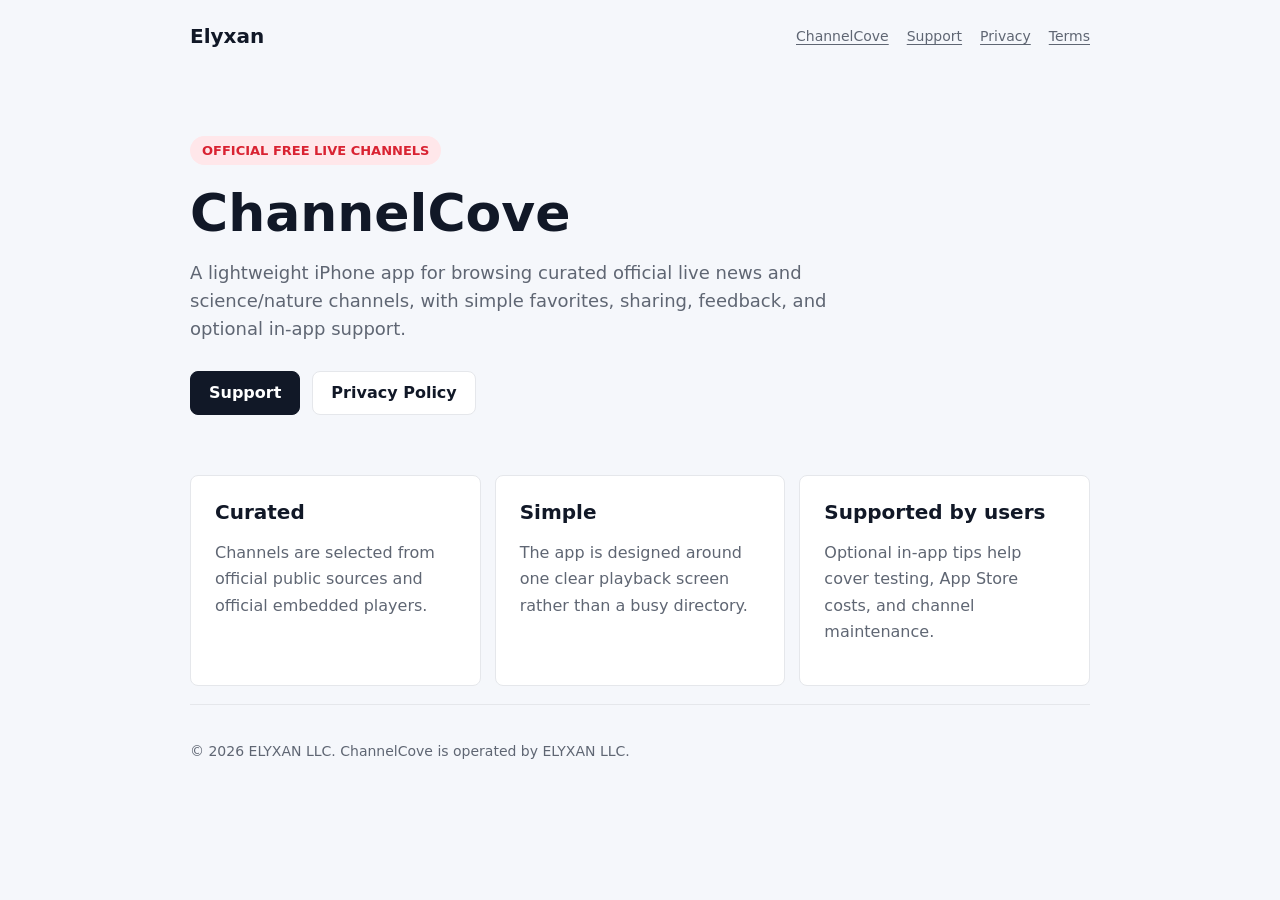
==== channelcove/index.html @ cc92bdc0 "Add ChannelCove marketing page" ====
<!doctype html>
<html lang="en">
  <head>
    <meta charset="utf-8">
    <meta name="viewport" content="width=device-width, initial-scale=1">
    <title>ChannelCove - Elyxan</title>
    <meta name="description" content="ChannelCove is a simple app for watching official free live channels.">
    <link rel="stylesheet" href="/styles.css">
  </head>
  <body>
    <div class="page">
      <header class="nav">
        <a class="brand" href="/">Elyxan</a>
        <nav class="nav-links" aria-label="Main navigation">
          <a href="/channelcove/">ChannelCove</a>
          <a href="/channelcove/support/">Support</a>
          <a href="/channelcove/privacy/">Privacy</a>
          <a href="/channelcove/terms/">Terms</a>
        </nav>
      </header>

      <main>
        <section class="hero">
          <span class="eyebrow">Official free live channels</span>
          <h1>ChannelCove</h1>
          <p class="lead">A lightweight iPhone app for browsing curated official live news and science/nature channels, with simple favorites, sharing, feedback, and optional in-app support.</p>
          <div class="actions">
            <a class="button" href="/channelcove/support/">Support</a>
            <a class="button secondary" href="/channelcove/privacy/">Privacy Policy</a>
          </div>
        </section>

        <section class="section grid">
          <article class="card">
            <h2>Curated</h2>
            <p>Channels are selected from official public sources and official embedded players.</p>
          </article>
          <article class="card">
            <h2>Simple</h2>
            <p>The app is designed around one clear playback screen rather than a busy directory.</p>
          </article>
          <article class="card">
            <h2>Supported by users</h2>
            <p>Optional in-app tips help cover testing, App Store costs, and channel maintenance.</p>
          </article>
        </section>
      </main>

      <footer class="footer">
        <p>&copy; 2026 ELYXAN LLC. ChannelCove is operated by ELYXAN LLC.</p>
      </footer>
    </div>
  </body>
</html>
---- styles.css ----
:root {
  color-scheme: light;
  --ink: #111827;
  --muted: #5f6673;
  --line: #e5e7eb;
  --paper: #ffffff;
  --wash: #f5f7fb;
  --accent: #d92332;
  --accent-soft: #ffe7ea;
}

* {
  box-sizing: border-box;
}

html {
  font-family: Inter, ui-sans-serif, system-ui, -apple-system, BlinkMacSystemFont, "Segoe UI", sans-serif;
  color: var(--ink);
  background: var(--wash);
}

body {
  margin: 0;
  min-height: 100vh;
}

a {
  color: inherit;
  text-decoration-thickness: 0.08em;
  text-underline-offset: 0.18em;
}

.page {
  width: min(900px, calc(100% - 32px));
  margin: 0 auto;
}

.nav {
  display: flex;
  align-items: center;
  justify-content: space-between;
  gap: 20px;
  padding: 24px 0;
}

.brand {
  font-weight: 800;
  font-size: 20px;
  letter-spacing: 0;
  text-decoration: none;
}

.nav-links {
  display: flex;
  align-items: center;
  gap: 18px;
  color: var(--muted);
  font-size: 14px;
}

.hero {
  padding: 64px 0 42px;
}

.eyebrow {
  display: inline-flex;
  align-items: center;
  padding: 7px 12px;
  border-radius: 999px;
  background: var(--accent-soft);
  color: var(--accent);
  font-size: 13px;
  font-weight: 800;
  text-transform: uppercase;
}

h1 {
  margin: 20px 0 16px;
  max-width: 700px;
  font-size: clamp(34px, 5vw, 52px);
  line-height: 1.08;
  letter-spacing: 0;
}

.lead {
  max-width: 640px;
  color: var(--muted);
  font-size: 18px;
  line-height: 1.55;
}

.actions {
  display: flex;
  flex-wrap: wrap;
  gap: 12px;
  margin-top: 28px;
}

.button {
  display: inline-flex;
  align-items: center;
  justify-content: center;
  min-height: 44px;
  padding: 0 18px;
  border-radius: 8px;
  border: 1px solid var(--ink);
  background: var(--ink);
  color: white;
  font-weight: 750;
  text-decoration: none;
}

.button.secondary {
  background: white;
  color: var(--ink);
  border-color: var(--line);
}

.section {
  padding: 18px 0;
}

.panel {
  background: var(--paper);
  border: 1px solid var(--line);
  border-radius: 8px;
  padding: 28px;
}

.grid {
  display: grid;
  grid-template-columns: repeat(3, 1fr);
  gap: 14px;
}

.card {
  background: var(--paper);
  border: 1px solid var(--line);
  border-radius: 8px;
  padding: 24px;
}

.card h2,
.panel h2,
.content h2 {
  margin: 0 0 10px;
  font-size: 20px;
}

.card p,
.panel p,
.content p,
.content li {
  color: var(--muted);
  line-height: 1.65;
}

.content {
  max-width: 760px;
  padding: 36px 0 64px;
}

.content h1 {
  font-size: clamp(36px, 6vw, 56px);
}

.content h2 {
  margin-top: 30px;
}

.footer {
  border-top: 1px solid var(--line);
  padding: 24px 0 36px;
  color: var(--muted);
  font-size: 14px;
}

@media (max-width: 720px) {
  .nav {
    align-items: flex-start;
    flex-direction: column;
  }

  .nav-links {
    flex-wrap: wrap;
  }

  .hero {
    padding: 42px 0 32px;
  }

  .grid {
    grid-template-columns: 1fr;
  }
}
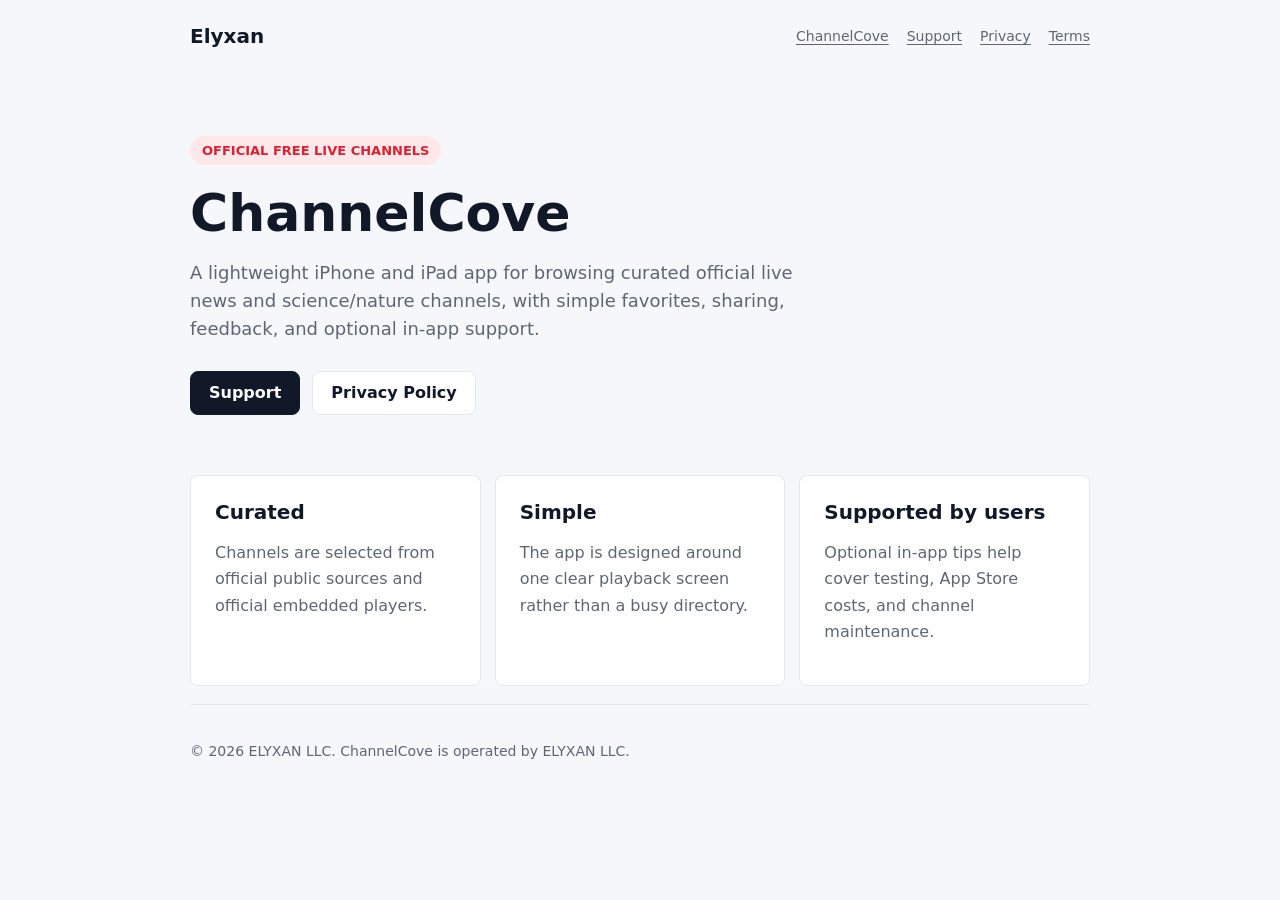
==== commit be260041: "Broaden ChannelCove device wording" ====
--- a/channelcove/index.html
+++ b/channelcove/index.html
@@ -23,7 +23,7 @@
         <section class="hero">
           <span class="eyebrow">Official free live channels</span>
           <h1>ChannelCove</h1>
-          <p class="lead">A lightweight iPhone app for browsing curated official live news and science/nature channels, with simple favorites, sharing, feedback, and optional in-app support.</p>
+          <p class="lead">A lightweight iPhone and iPad app for browsing curated official live news and science/nature channels, with simple favorites, sharing, feedback, and optional in-app support.</p>
           <div class="actions">
             <a class="button" href="/channelcove/support/">Support</a>
             <a class="button secondary" href="/channelcove/privacy/">Privacy Policy</a>
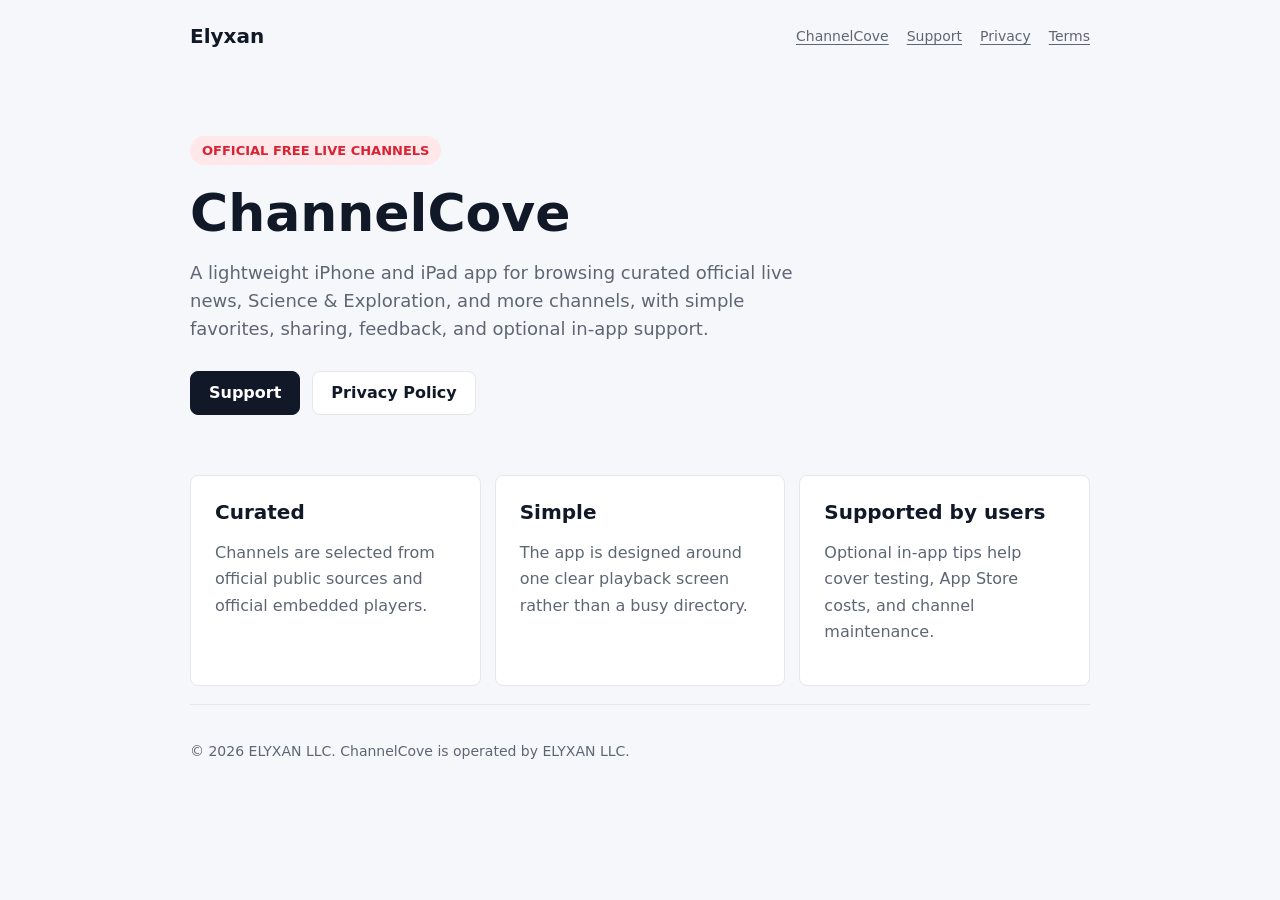
==== commit dd4dbcab: "Rename science category to Science & Exploration" ====
--- a/channelcove/index.html
+++ b/channelcove/index.html
@@ -4,7 +4,8 @@
     <meta charset="utf-8">
     <meta name="viewport" content="width=device-width, initial-scale=1">
     <title>ChannelCove - Elyxan</title>
-    <meta name="description" content="ChannelCove is a simple app for watching official free live channels.">
+    <meta name="description" content="Watch selected official free live news, Science & Exploration, and more channels in one focused iPhone and iPad app.">
+    <meta name="robots" content="noindex, nofollow, noarchive">
     <link rel="stylesheet" href="/styles.css">
   </head>
   <body>
@@ -23,7 +24,7 @@
         <section class="hero">
           <span class="eyebrow">Official free live channels</span>
           <h1>ChannelCove</h1>
-          <p class="lead">A lightweight iPhone and iPad app for browsing curated official live news and science/nature channels, with simple favorites, sharing, feedback, and optional in-app support.</p>
+          <p class="lead">A lightweight iPhone and iPad app for browsing curated official live news, Science & Exploration, and more channels, with simple favorites, sharing, feedback, and optional in-app support.</p>
           <div class="actions">
             <a class="button" href="/channelcove/support/">Support</a>
             <a class="button secondary" href="/channelcove/privacy/">Privacy Policy</a>
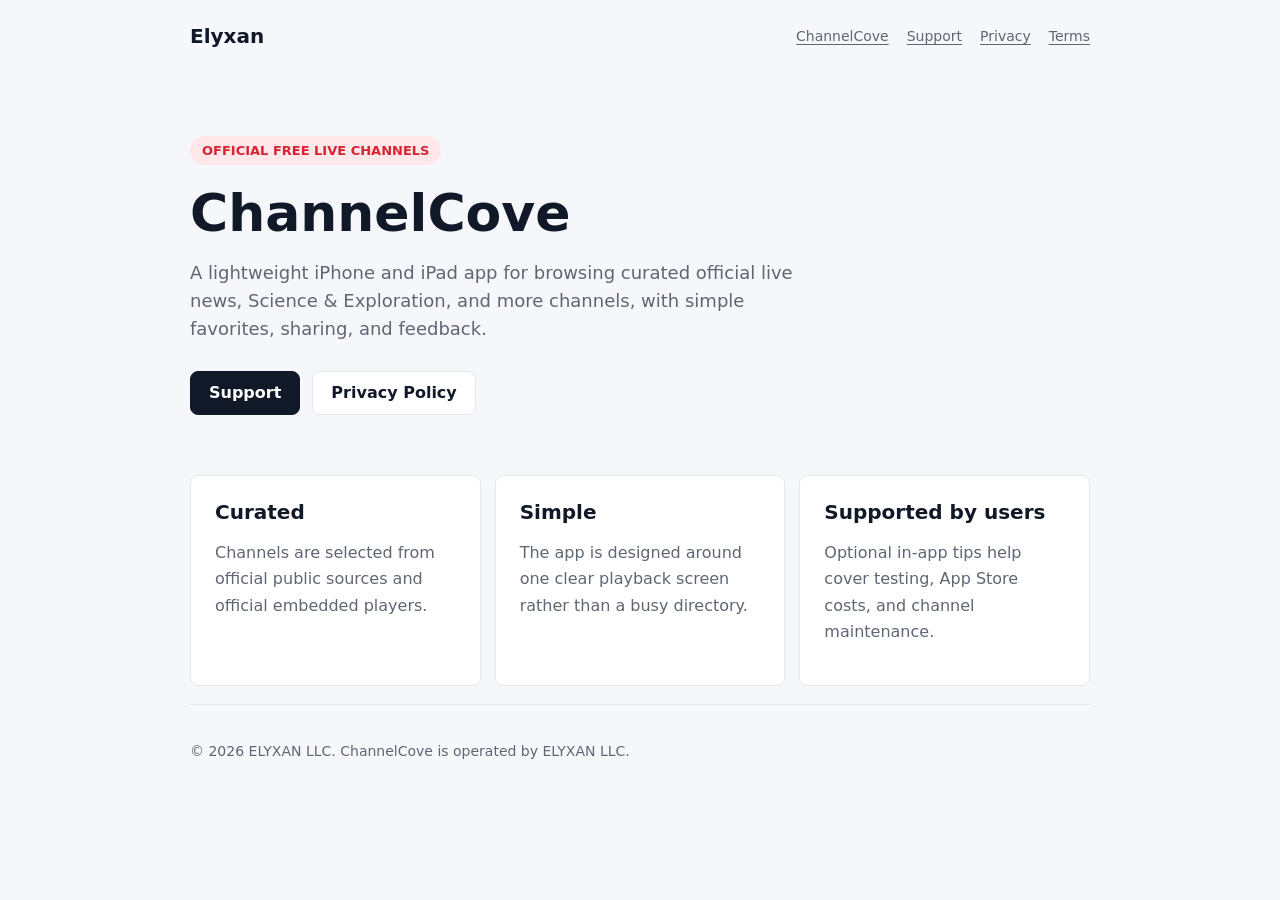
==== commit de698c96: "Update ChannelCove landing copy" ====
--- a/channelcove/index.html
+++ b/channelcove/index.html
@@ -4,7 +4,7 @@
     <meta charset="utf-8">
     <meta name="viewport" content="width=device-width, initial-scale=1">
     <title>ChannelCove - Elyxan</title>
-    <meta name="description" content="Watch selected official free live news, Science & Exploration, and more channels in one focused iPhone and iPad app.">
+    <meta name="description" content="Browse selected official free live news, Science & Exploration, and more channels in one focused iPhone and iPad app.">
     <meta name="robots" content="noindex, nofollow, noarchive">
     <link rel="stylesheet" href="/styles.css">
   </head>
@@ -24,7 +24,7 @@
         <section class="hero">
           <span class="eyebrow">Official free live channels</span>
           <h1>ChannelCove</h1>
-          <p class="lead">A lightweight iPhone and iPad app for browsing curated official live news, Science & Exploration, and more channels, with simple favorites, sharing, feedback, and optional in-app support.</p>
+          <p class="lead">A lightweight iPhone and iPad app for browsing curated official live news, Science & Exploration, and more channels, with simple favorites, sharing, and feedback.</p>
           <div class="actions">
             <a class="button" href="/channelcove/support/">Support</a>
             <a class="button secondary" href="/channelcove/privacy/">Privacy Policy</a>
